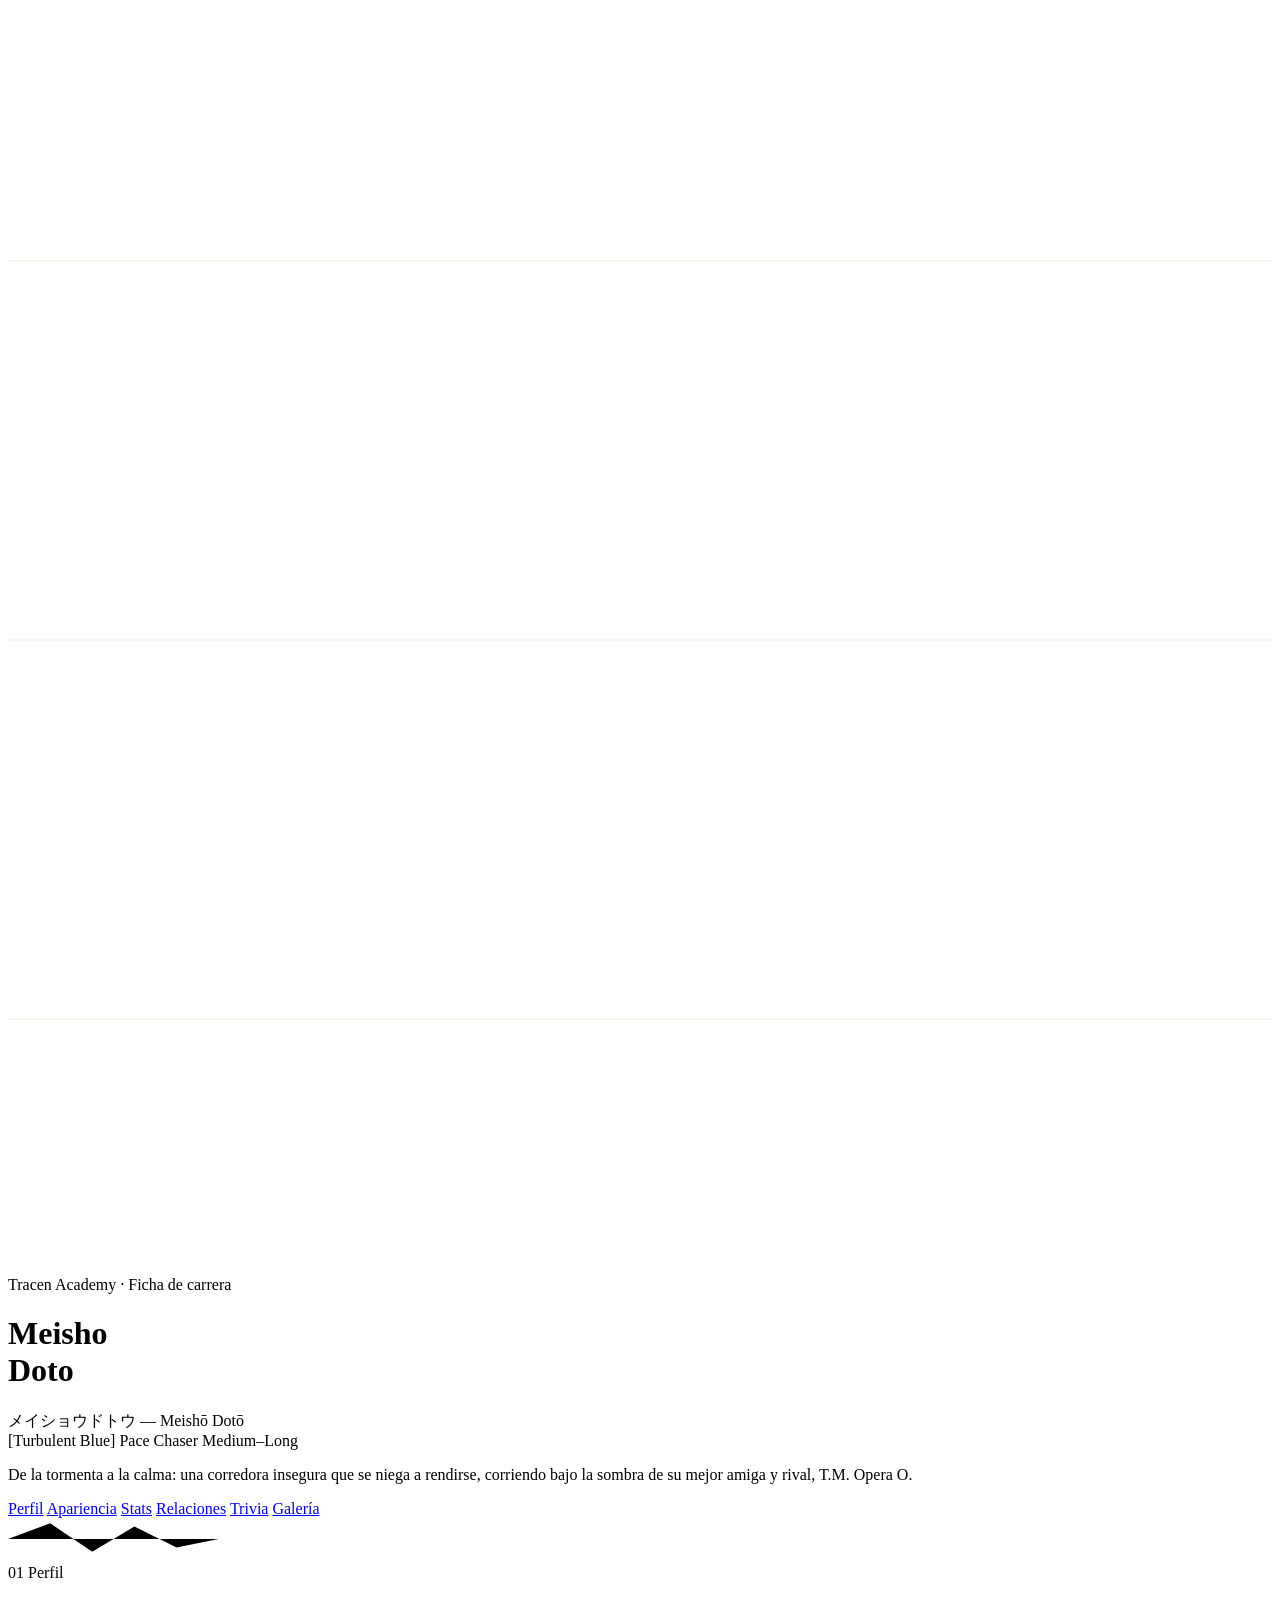
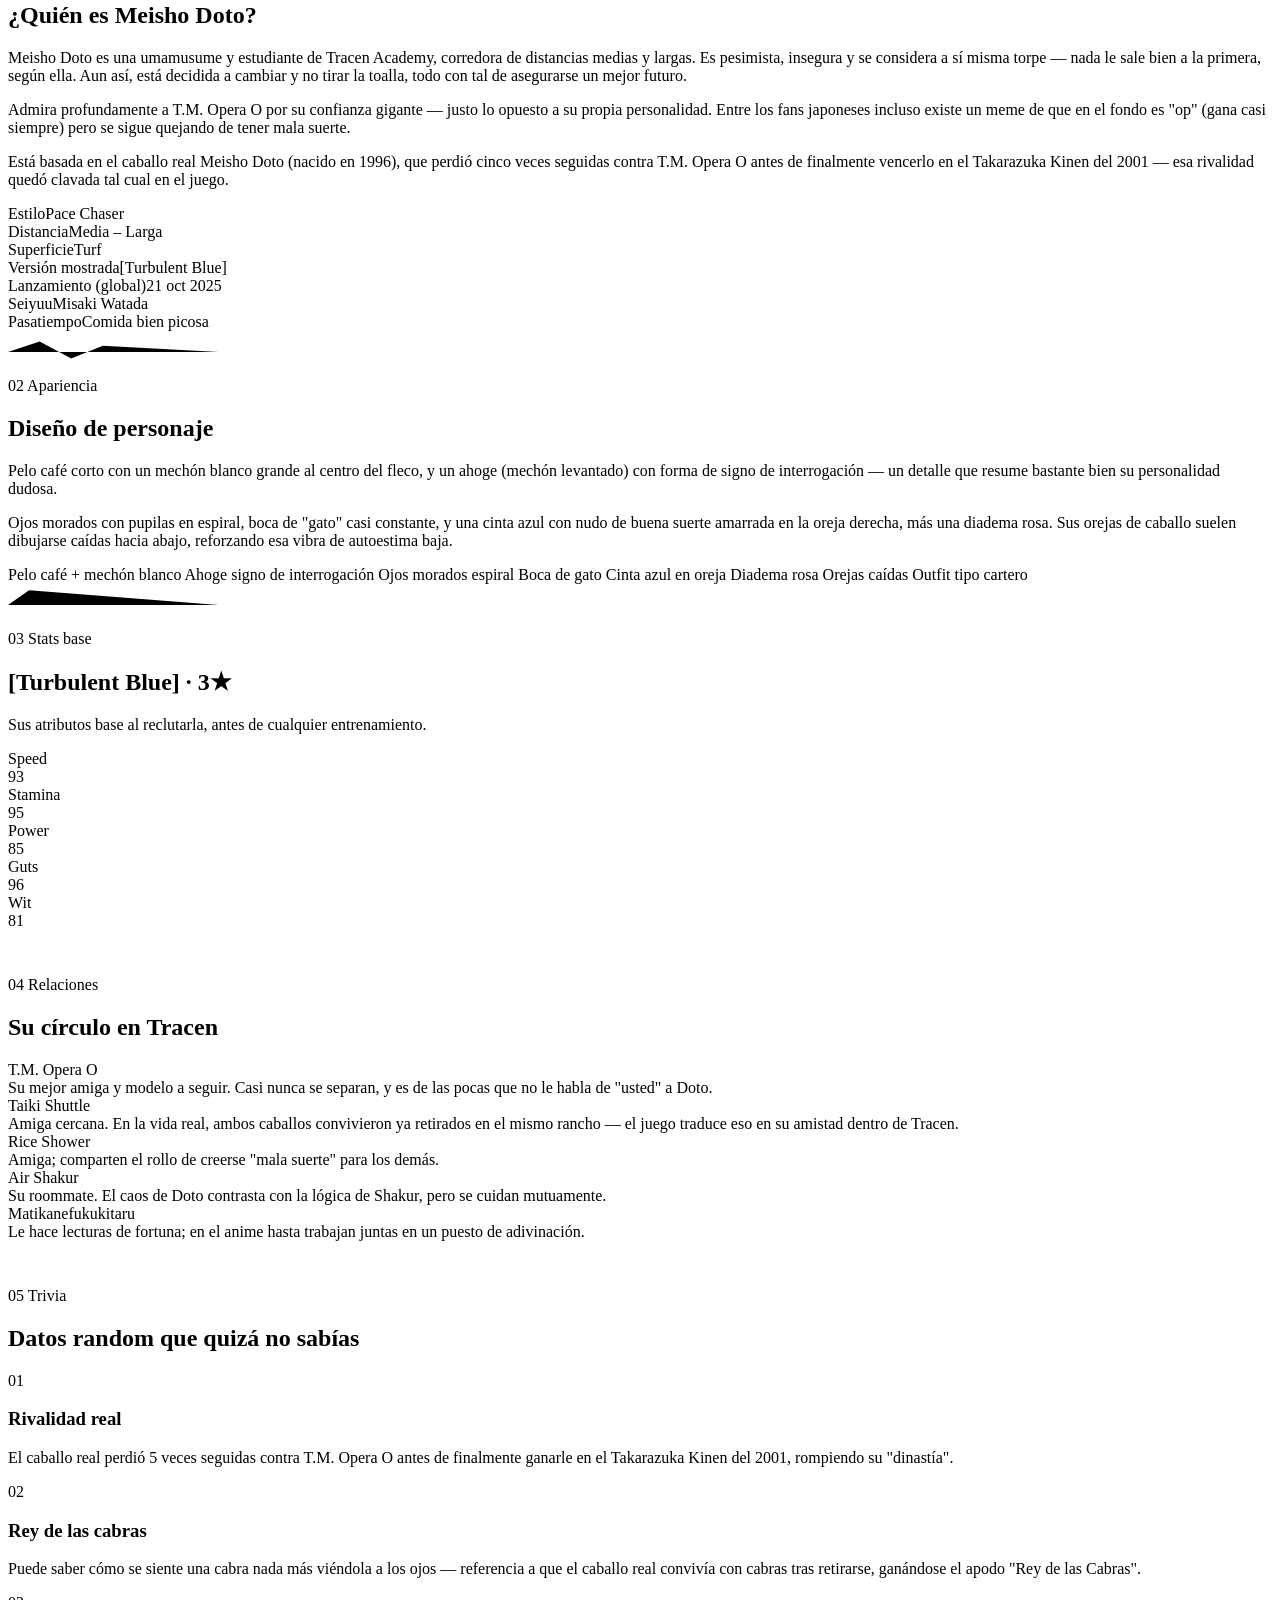
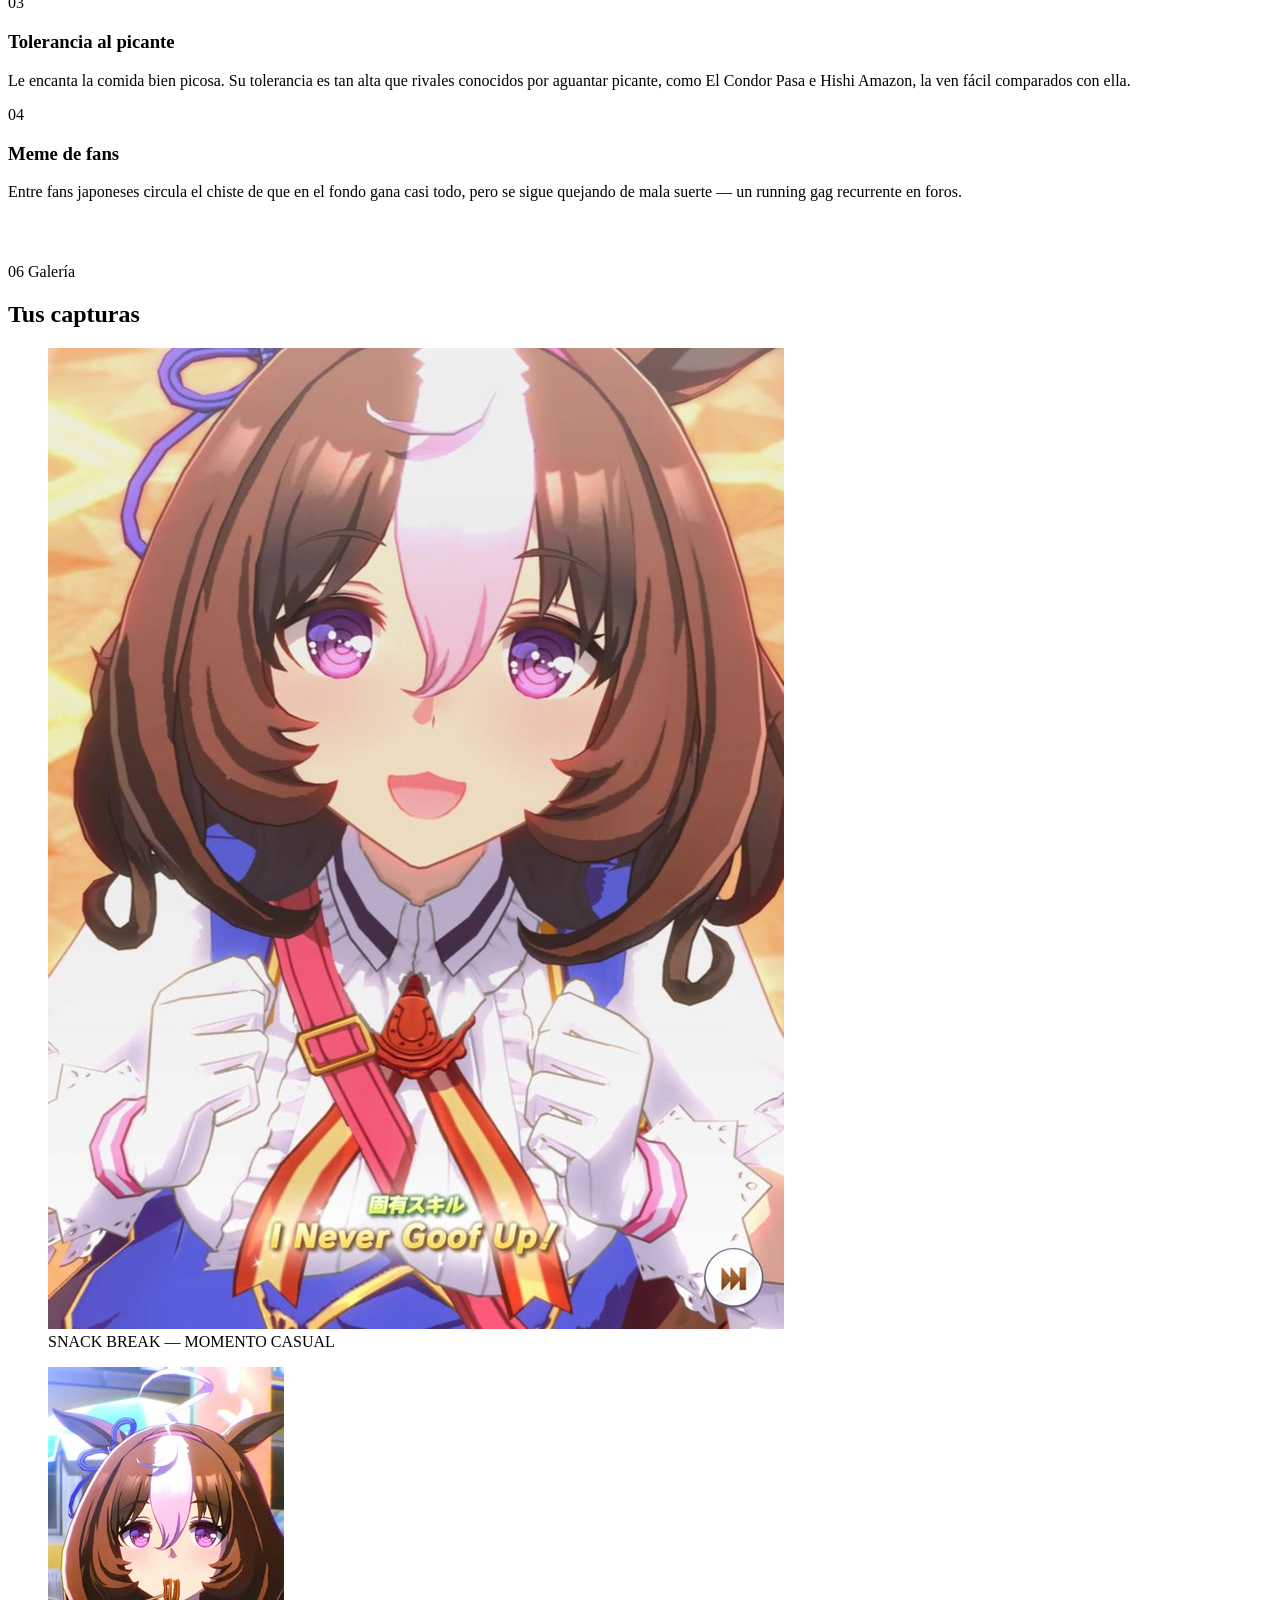
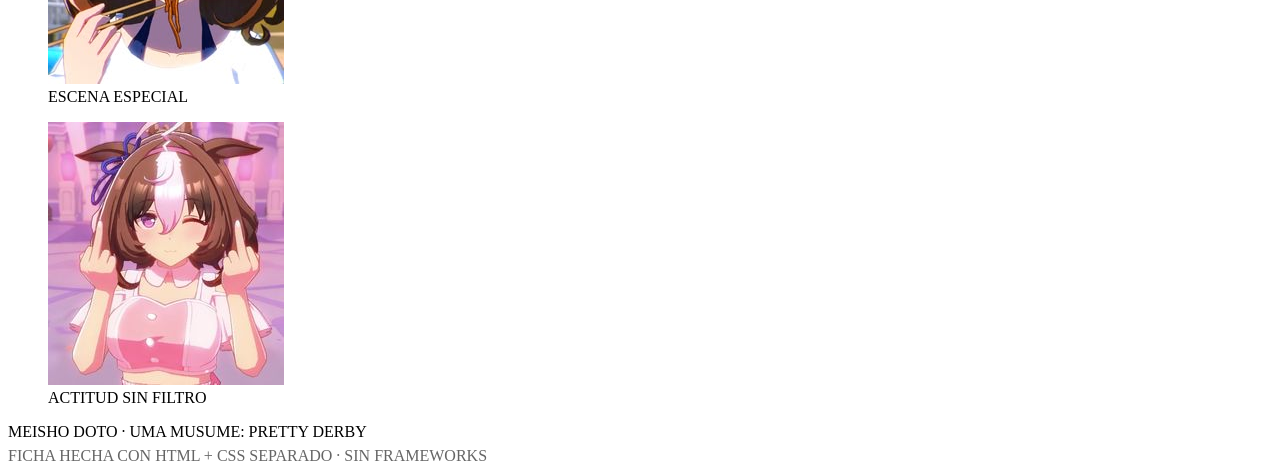
==== index.html @ 8390e8d5 "Rename index-47.html to index.html" ====
<!DOCTYPE html>
<html lang="es">
<head>
<meta charset="UTF-8">
<meta name="viewport" content="width=device-width, initial-scale=1.0">
<title>Meisho Doto — Turbulent Blue</title>
<link rel="stylesheet" href="style.css">
</head>
<body>

<div class="hero">
  <div class="hero-photo" style="background-image:url('[data-uri]');"></div>
  <svg class="hero-storm-marks" viewBox="0 0 100 100" preserveAspectRatio="none">
    <path d="M0,20 L100,20" stroke="#D9A94C" stroke-width="0.05" opacity="0.3"/>
    <path d="M0,50 L100,50" stroke="#D9A94C" stroke-width="0.05" opacity="0.3"/>
    <path d="M0,80 L100,80" stroke="#D9A94C" stroke-width="0.05" opacity="0.3"/>
  </svg>
  <div class="hero-content">
    <div class="hero-eyebrow">Tracen Academy · Ficha de carrera</div>
    <h1>Meisho<br>Doto</h1>
    <div class="jp-name">メイショウドトウ &mdash; Meishō Dotō</div>
    <div class="title-row">
      <span class="title-tag solid">[Turbulent Blue]</span>
      <span class="title-tag">Pace Chaser</span>
      <span class="title-tag">Medium&ndash;Long</span>
    </div>
    <p class="hero-tagline">De la tormenta a la calma: una corredora insegura que se niega a rendirse, corriendo bajo la sombra de su mejor amiga y rival, T.M. Opera O.</p>
  </div>
</div>

<nav class="lane-strip">
  <a href="#perfil">Perfil</a>
  <a href="#apariencia">Apariencia</a>
  <a href="#stats">Stats</a>
  <a href="#relaciones">Relaciones</a>
  <a href="#trivia">Trivia</a>
  <a href="#galeria">Galería</a>
</nav>

<main>

  <section id="perfil">
    <div class="weather-line" aria-hidden="true">
      <svg viewBox="0 0 1200 40" preserveAspectRatio="none">
        <path d="M0,20 L40,5 L80,32 L120,8 L160,28 L200,20 Q 500,20 700,20 Q 900,20 1200,20"/>
      </svg>
    </div>
    <div class="sec-label"><span class="n">01</span> Perfil</div>
    <h2>¿Quién es Meisho Doto?</h2>
    <div class="bio-grid">
      <div>
        <p>Meisho Doto es una umamusume y estudiante de Tracen Academy, corredora de distancias medias y largas. Es pesimista, insegura y se considera a sí misma torpe &mdash; nada le sale bien a la primera, según ella. Aun así, está decidida a cambiar y no tirar la toalla, todo con tal de asegurarse un mejor futuro.</p>
        <p>Admira profundamente a T.M. Opera O por su confianza gigante &mdash; justo lo opuesto a su propia personalidad. Entre los fans japoneses incluso existe un meme de que en el fondo es "op" (gana casi siempre) pero se sigue quejando de tener mala suerte.</p>
        <p>Está basada en el caballo real Meisho Doto (nacido en 1996), que perdió cinco veces seguidas contra T.M. Opera O antes de finalmente vencerlo en el Takarazuka Kinen del 2001 &mdash; esa rivalidad quedó clavada tal cual en el juego.</p>
      </div>
      <div class="stat-list">
        <div class="stat-row"><span class="k">Estilo</span><span class="v">Pace Chaser</span></div>
        <div class="stat-row"><span class="k">Distancia</span><span class="v">Media &ndash; Larga</span></div>
        <div class="stat-row"><span class="k">Superficie</span><span class="v">Turf</span></div>
        <div class="stat-row"><span class="k">Versión mostrada</span><span class="v">[Turbulent Blue]</span></div>
        <div class="stat-row"><span class="k">Lanzamiento (global)</span><span class="v">21 oct 2025</span></div>
        <div class="stat-row"><span class="k">Seiyuu</span><span class="v">Misaki Watada</span></div>
        <div class="stat-row"><span class="k">Pasatiempo</span><span class="v">Comida bien picosa</span></div>
      </div>
    </div>
  </section>

  <section id="apariencia">
    <div class="weather-line" aria-hidden="true">
      <svg viewBox="0 0 1200 40" preserveAspectRatio="none">
        <path d="M0,20 L30,10 L60,26 L90,14 L200,20 Q 500,20 700,20 Q 900,20 1200,20"/>
      </svg>
    </div>
    <div class="sec-label"><span class="n">02</span> Apariencia</div>
    <h2>Diseño de personaje</h2>
    <div class="bio-grid">
      <div>
        <p>Pelo café corto con un mechón blanco grande al centro del fleco, y un ahoge (mechón levantado) con forma de signo de interrogación &mdash; un detalle que resume bastante bien su personalidad dudosa.</p>
        <p>Ojos morados con pupilas en espiral, boca de "gato" casi constante, y una cinta azul con nudo de buena suerte amarrada en la oreja derecha, más una diadema rosa. Sus orejas de caballo suelen dibujarse caídas hacia abajo, reforzando esa vibra de autoestima baja.</p>
      </div>
      <div class="tag-cloud">
        <span>Pelo café + mechón blanco</span>
        <span>Ahoge signo de interrogación</span>
        <span>Ojos morados espiral</span>
        <span>Boca de gato</span>
        <span>Cinta azul en oreja</span>
        <span>Diadema rosa</span>
        <span>Orejas caídas</span>
        <span>Outfit tipo cartero</span>
      </div>
    </div>
  </section>

  <section id="stats">
    <div class="weather-line" aria-hidden="true">
      <svg viewBox="0 0 1200 40" preserveAspectRatio="none">
        <path d="M0,20 L20,6 L200,20 Q 500,20 700,20 Q 900,20 1200,20"/>
      </svg>
    </div>
    <div class="sec-label"><span class="n">03</span> Stats base</div>
    <h2>[Turbulent Blue] &middot; 3&#9733;</h2>
    <p>Sus atributos base al reclutarla, antes de cualquier entrenamiento.</p>
    <div class="stat-bars" id="statBars">
      <div class="bar-row">
        <span class="label">Speed</span>
        <div class="bar-track"><div class="bar-fill" style="--w:93%"></div></div>
        <span class="num">93</span>
      </div>
      <div class="bar-row">
        <span class="label">Stamina</span>
        <div class="bar-track"><div class="bar-fill" style="--w:95%"></div></div>
        <span class="num">95</span>
      </div>
      <div class="bar-row">
        <span class="label">Power</span>
        <div class="bar-track"><div class="bar-fill" style="--w:85%"></div></div>
        <span class="num">85</span>
      </div>
      <div class="bar-row">
        <span class="label">Guts</span>
        <div class="bar-track"><div class="bar-fill" style="--w:96%"></div></div>
        <span class="num">96</span>
      </div>
      <div class="bar-row">
        <span class="label">Wit</span>
        <div class="bar-track"><div class="bar-fill" style="--w:81%"></div></div>
        <span class="num">81</span>
      </div>
    </div>
  </section>

  <section id="relaciones">
    <div class="weather-line" aria-hidden="true">
      <svg viewBox="0 0 1200 40" preserveAspectRatio="none">
        <path d="M0,20 L200,20 Q 500,20 700,20 Q 900,20 1200,20"/>
      </svg>
    </div>
    <div class="sec-label"><span class="n">04</span> Relaciones</div>
    <h2>Su círculo en Tracen</h2>
    <div class="relation-list">
      <div class="relation-row">
        <div class="who">T.M. Opera O</div>
        <div class="what">Su mejor amiga y modelo a seguir. Casi nunca se separan, y es de las pocas que no le habla de "usted" a Doto.</div>
      </div>
      <div class="relation-row">
        <div class="who">Taiki Shuttle</div>
        <div class="what">Amiga cercana. En la vida real, ambos caballos convivieron ya retirados en el mismo rancho &mdash; el juego traduce eso en su amistad dentro de Tracen.</div>
      </div>
      <div class="relation-row">
        <div class="who">Rice Shower</div>
        <div class="what">Amiga; comparten el rollo de creerse "mala suerte" para los demás.</div>
      </div>
      <div class="relation-row">
        <div class="who">Air Shakur</div>
        <div class="what">Su roommate. El caos de Doto contrasta con la lógica de Shakur, pero se cuidan mutuamente.</div>
      </div>
      <div class="relation-row">
        <div class="who">Matikanefukukitaru</div>
        <div class="what">Le hace lecturas de fortuna; en el anime hasta trabajan juntas en un puesto de adivinación.</div>
      </div>
    </div>
  </section>

  <section id="trivia">
    <div class="weather-line" aria-hidden="true">
      <svg viewBox="0 0 1200 40" preserveAspectRatio="none">
        <path d="M0,20 L200,20 Q 500,20 700,20 Q 900,20 1200,20"/>
      </svg>
    </div>
    <div class="sec-label"><span class="n">05</span> Trivia</div>
    <h2>Datos random que quizá no sabías</h2>
    <div class="trivia-grid">
      <div class="trivia-item">
        <span class="num">01</span>
        <h3>Rivalidad real</h3>
        <p>El caballo real perdió 5 veces seguidas contra T.M. Opera O antes de finalmente ganarle en el Takarazuka Kinen del 2001, rompiendo su "dinastía".</p>
      </div>
      <div class="trivia-item">
        <span class="num">02</span>
        <h3>Rey de las cabras</h3>
        <p>Puede saber cómo se siente una cabra nada más viéndola a los ojos &mdash; referencia a que el caballo real convivía con cabras tras retirarse, ganándose el apodo "Rey de las Cabras".</p>
      </div>
      <div class="trivia-item">
        <span class="num">03</span>
        <h3>Tolerancia al picante</h3>
        <p>Le encanta la comida bien picosa. Su tolerancia es tan alta que rivales conocidos por aguantar picante, como El Condor Pasa e Hishi Amazon, la ven fácil comparados con ella.</p>
      </div>
      <div class="trivia-item">
        <span class="num">04</span>
        <h3>Meme de fans</h3>
        <p>Entre fans japoneses circula el chiste de que en el fondo gana casi todo, pero se sigue quejando de mala suerte &mdash; un running gag recurrente en foros.</p>
      </div>
    </div>
  </section>

  <section id="galeria">
    <div class="weather-line" aria-hidden="true">
      <svg viewBox="0 0 1200 40" preserveAspectRatio="none">
        <path d="M0,20 L200,20 Q 500,20 700,20 Q 900,20 1200,20"/>
      </svg>
    </div>
    <div class="sec-label"><span class="n">06</span> Galería</div>
    <h2>Tus capturas</h2>
    <div class="gallery">
      <figure>
        <img src="[data-uri]" alt="Comiendo con palillos">
        <figcaption>SNACK BREAK &mdash; MOMENTO CASUAL</figcaption>
      </figure>
      <figure>
        <img src="[data-uri]" alt="Momento especial">
        <figcaption>ESCENA ESPECIAL</figcaption>
      </figure>
      <figure>
        <img src="[data-uri]" alt="Actitud">
        <figcaption>ACTITUD SIN FILTRO</figcaption>
      </figure>
    </div>
  </section>

</main>

<footer>
  <div><span class="fline">MEISHO DOTO</span> &middot; UMA MUSUME: PRETTY DERBY</div>
  <div style="margin-top:6px; opacity:0.6;">FICHA HECHA CON HTML + CSS SEPARADO &middot; SIN FRAMEWORKS</div>
</footer>

<script>
  // Activa la animación de las barras solo cuando entran en pantalla
  const bars = document.getElementById('statBars');
  if ('IntersectionObserver' in window && bars) {
    const obs = new IntersectionObserver((entries) => {
      entries.forEach(e => {
        if (e.isIntersecting) {
          bars.classList.add('in-view');
          obs.disconnect();
        }
      });
    }, { threshold: 0.3 });
    obs.observe(bars);
  } else if (bars) {
    bars.classList.add('in-view');
  }
</script>

</body>
</html>
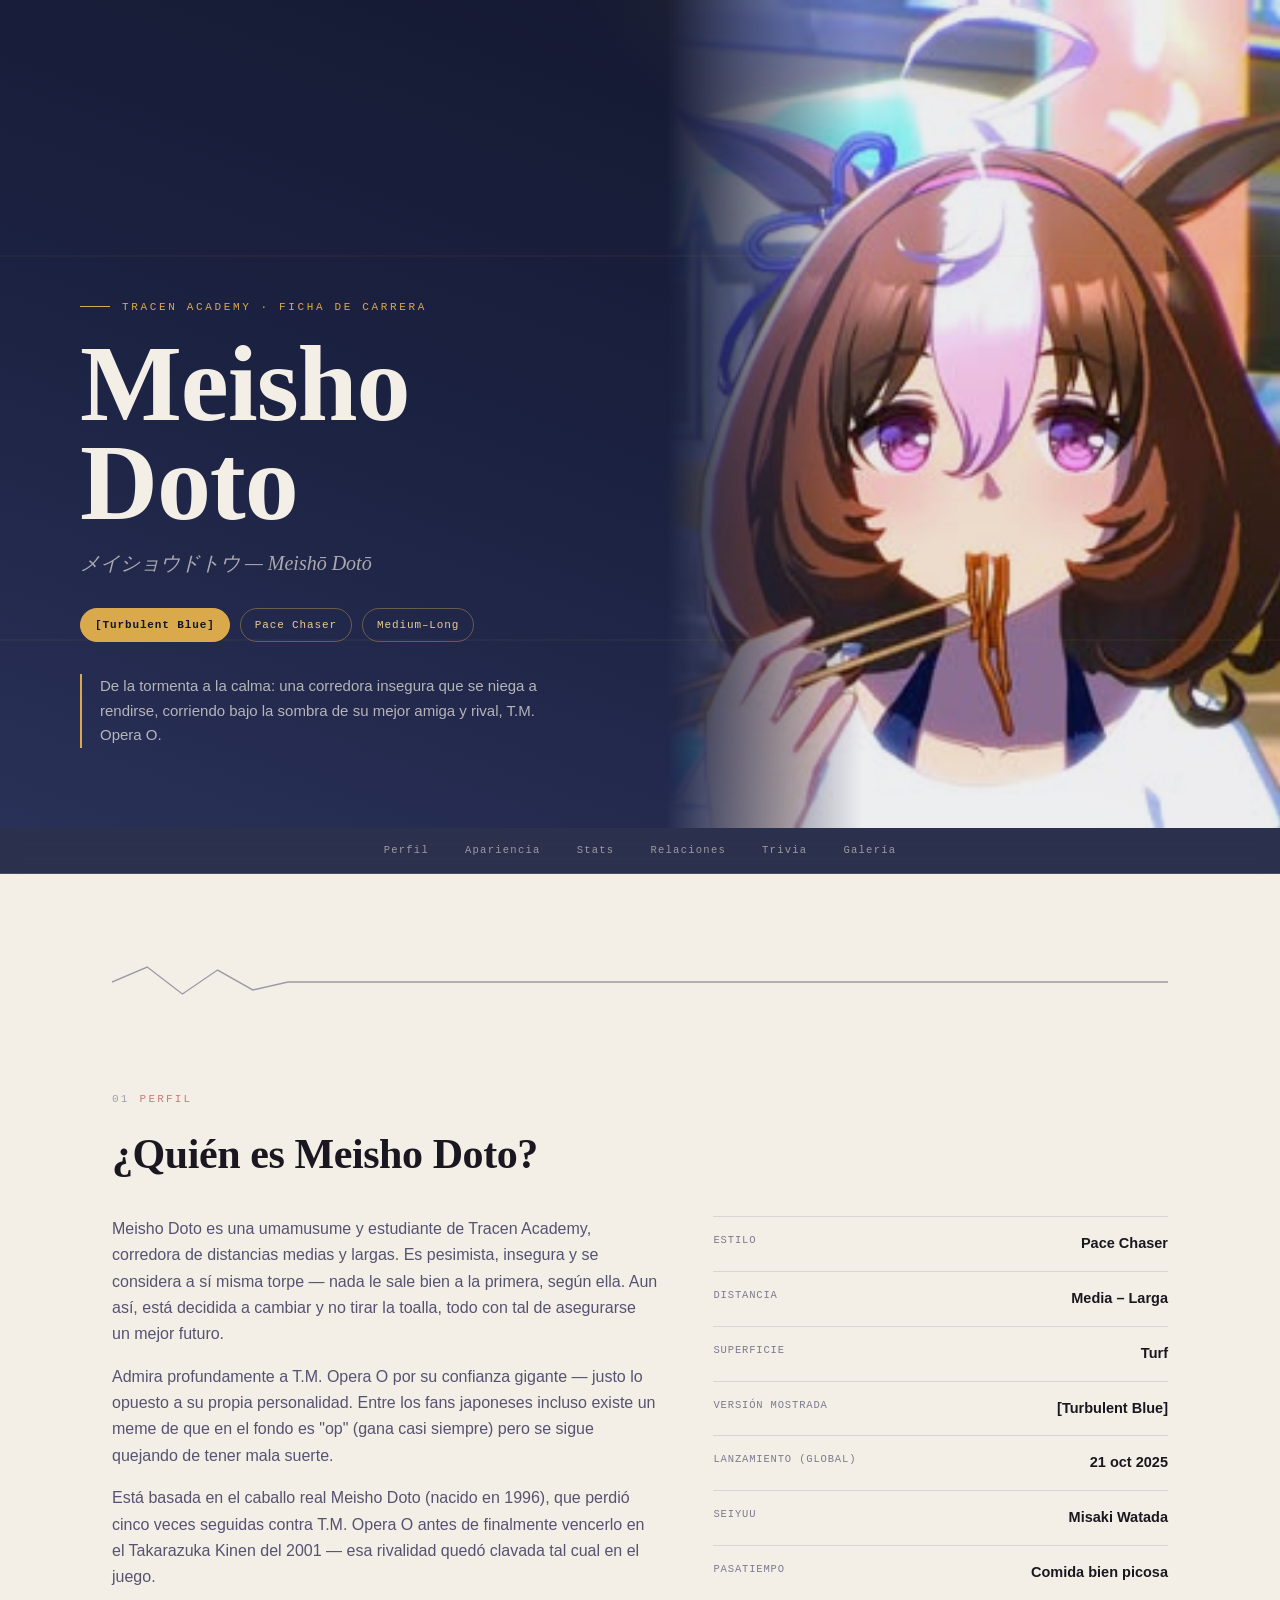
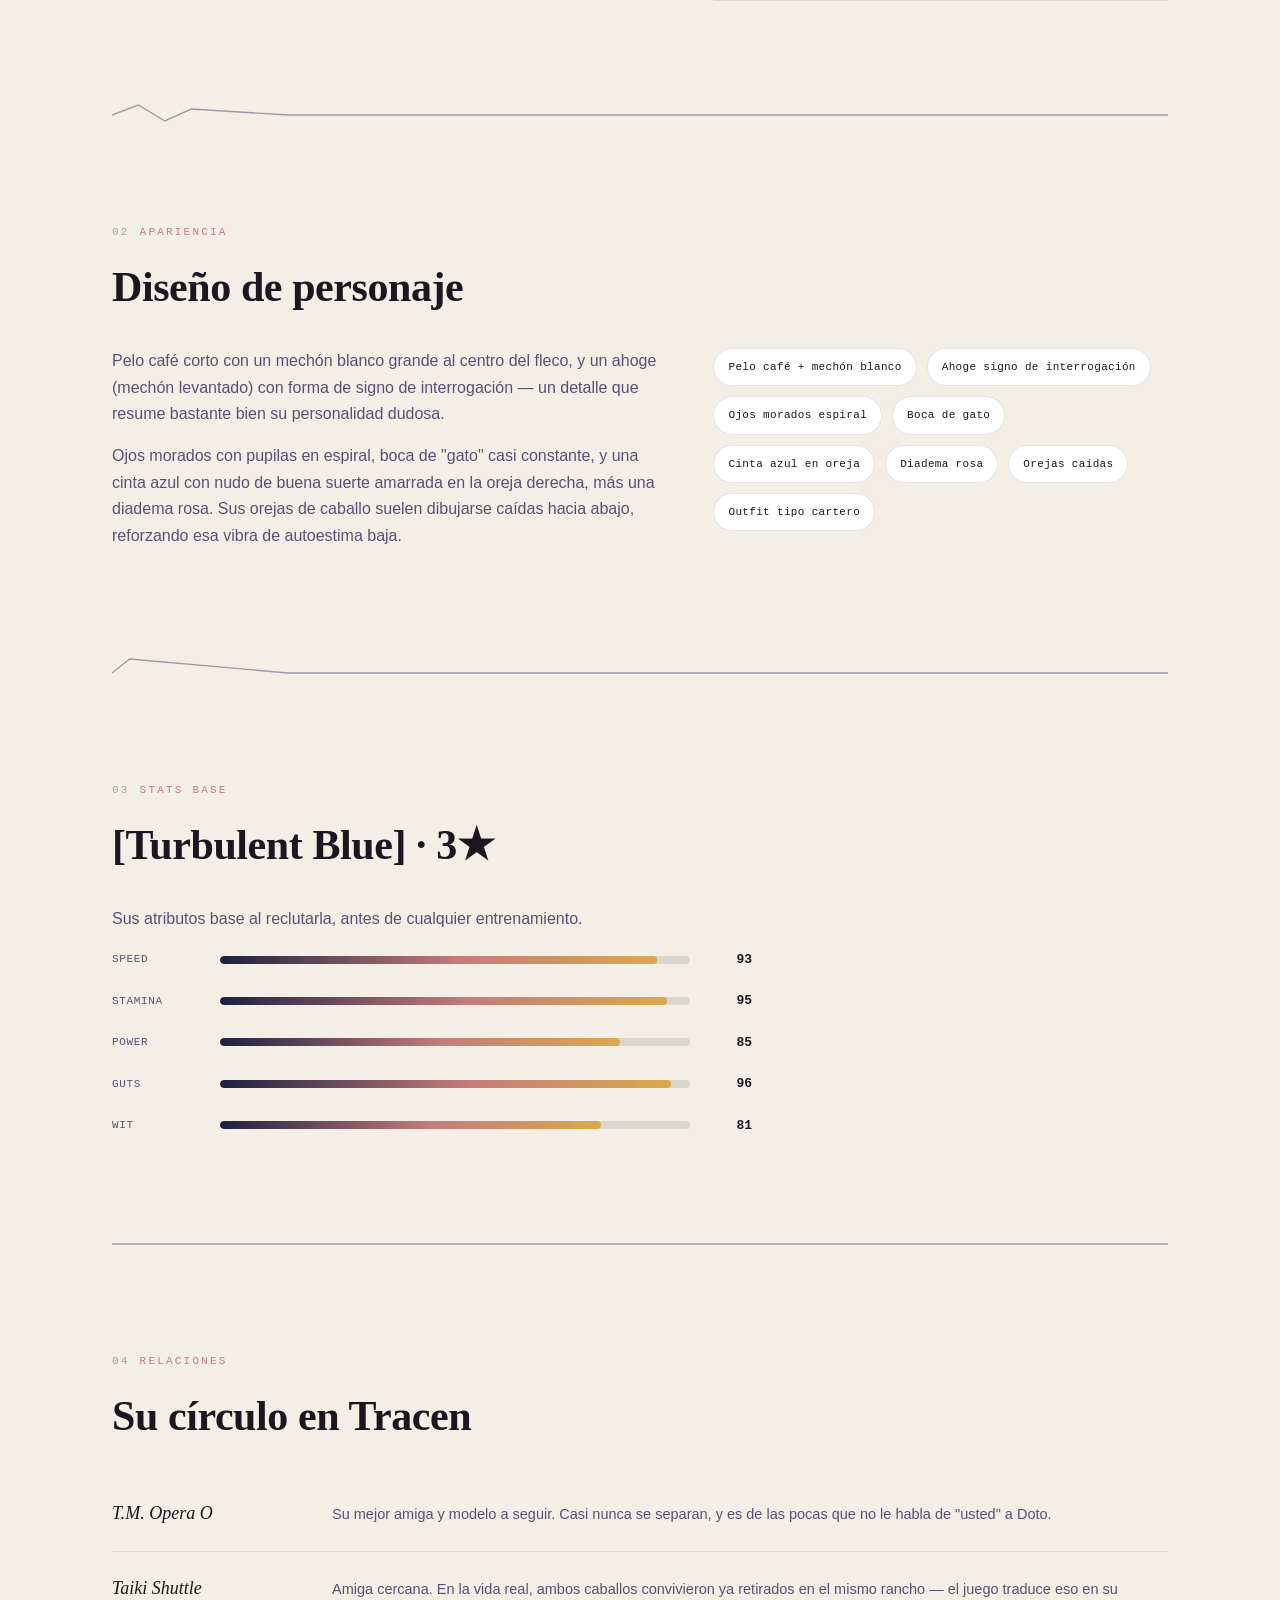
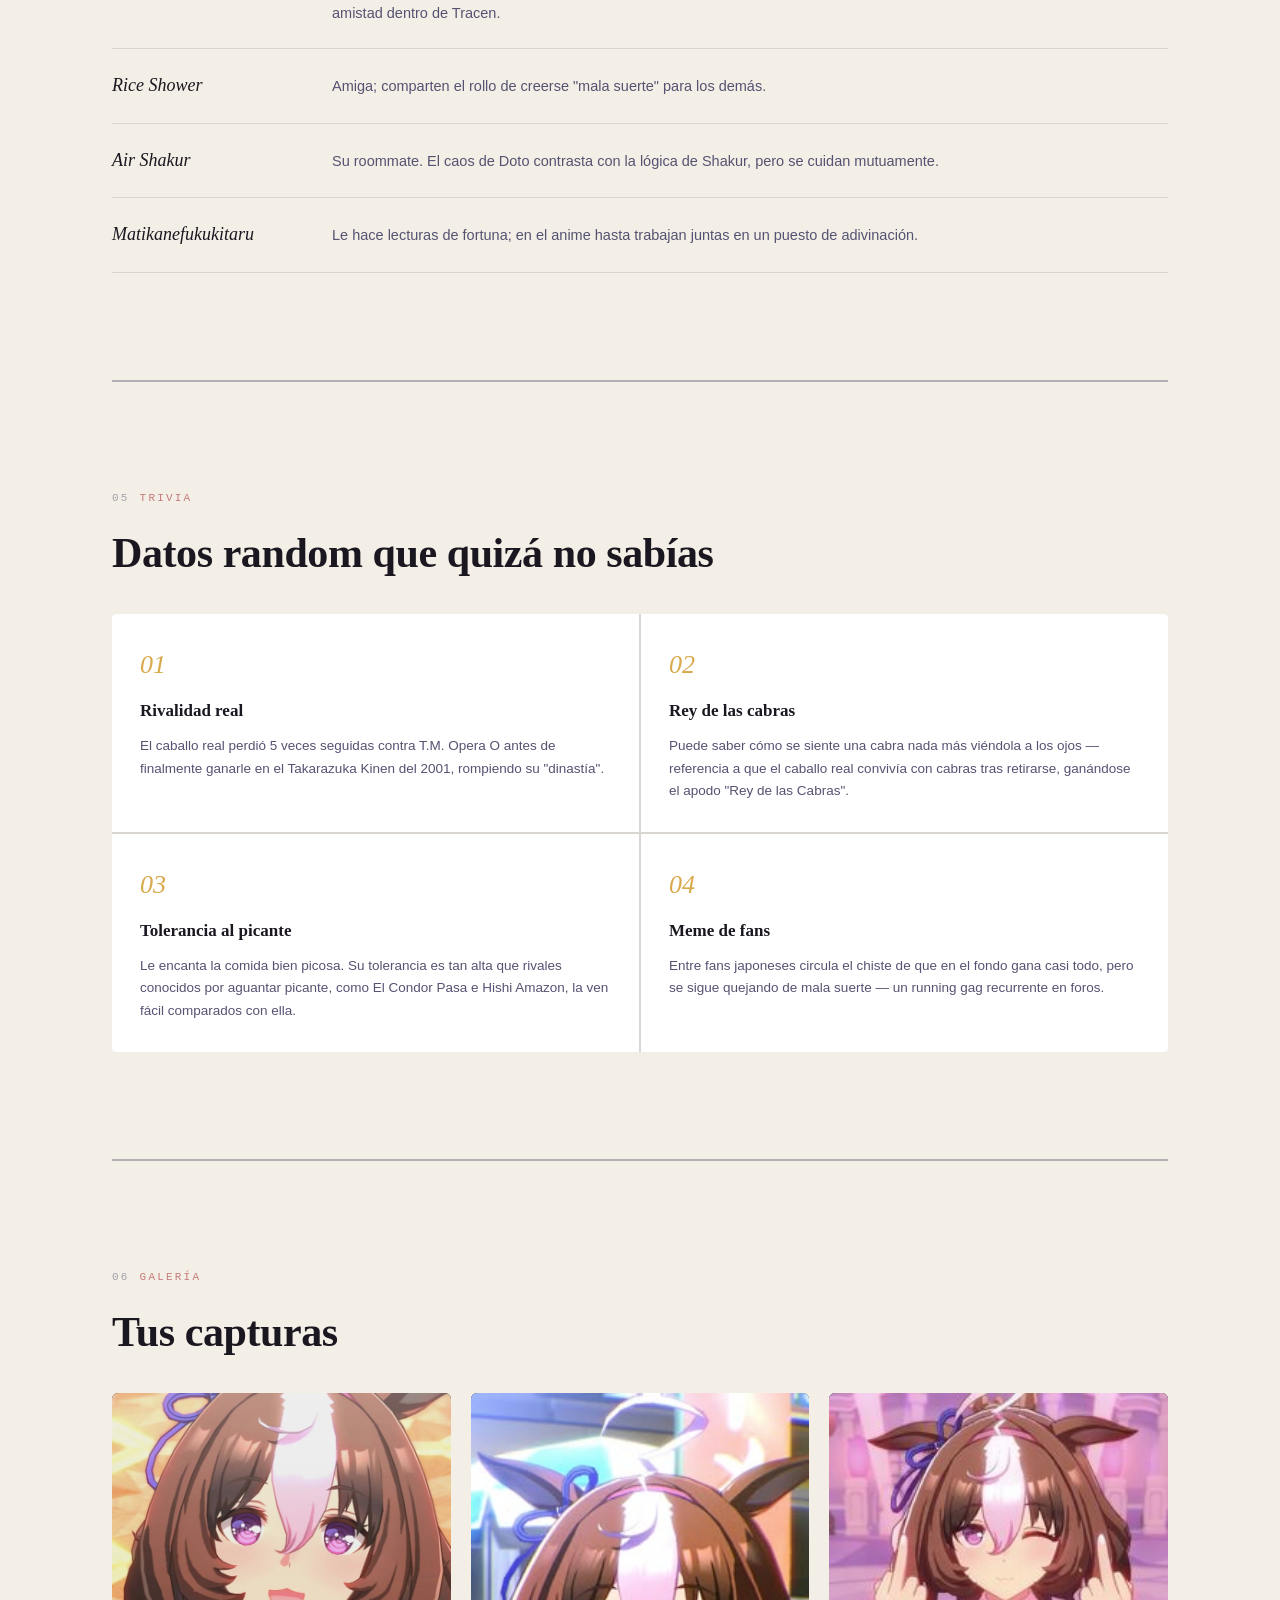
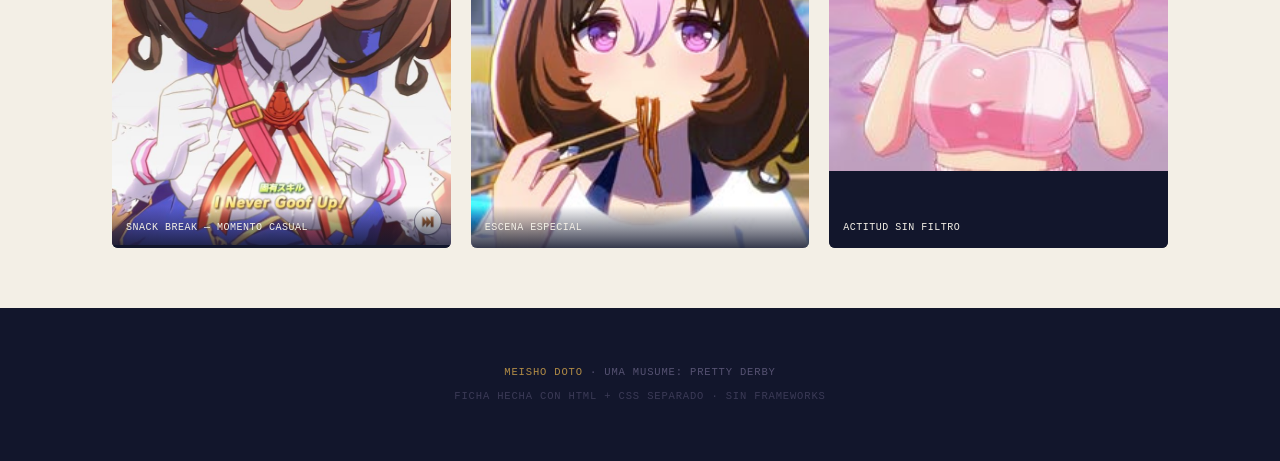
==== commit 8bdc1c22: "Add files via upload" ====
--- a/index.html
+++ b/index.html
@@ -243,4 +243,4 @@
 </script>
 
 </body>
-</html>
+</html>
--- a/style.css
+++ b/style.css
@@ -0,0 +1,412 @@
+/* ============================================
+   MEISHO DOTO — "TURBULENT BLUE"
+   Concepto: de la tormenta a la calma.
+   Storm indigo → dawn gold, el arco emocional
+   del personaje convertido en sistema visual.
+   ============================================ */
+
+@import url('https://fonts.googleapis.com/css2?family=Fraunces:ital,opsz,wght@0,9..144,400;0,9..144,600;1,9..144,500&family=Inter:wght@400;500;600&family=Space+Mono:wght@400;700&display=swap');
+
+:root {
+  --storm: #1B2140;
+  --storm-deep: #12162C;
+  --dawn: #D9A94C;
+  --dawn-soft: #E8CB8E;
+  --cloud: #F3EFE6;
+  --ink: #1B1720;
+  --slate: #565272;
+  --rose: #C57B7B;
+  --hair: rgba(243,239,230,0.14);
+  --hair-dark: rgba(27,33,64,0.12);
+}
+
+* { box-sizing: border-box; margin: 0; padding: 0; }
+
+html { scroll-behavior: smooth; }
+
+body {
+  background: var(--cloud);
+  color: var(--ink);
+  font-family: 'Inter', sans-serif;
+  line-height: 1.65;
+  overflow-x: hidden;
+}
+
+::selection { background: var(--dawn); color: var(--storm-deep); }
+
+/* ============ SIGNATURE: THE WEATHER LINE ============
+   A line that starts jagged (turbulent) on the left and
+   settles into a calm arc on the right. Used as the page's
+   single recurring motif — her whole arc in one stroke. */
+
+.weather-line {
+  width: 100%;
+  height: 40px;
+  margin: 88px 0;
+}
+.weather-line svg { width: 100%; height: 100%; display: block; }
+.weather-line path {
+  fill: none;
+  stroke: var(--slate);
+  stroke-width: 1.4;
+  opacity: 0.55;
+}
+.weather-line.on-dark path { stroke: var(--dawn-soft); opacity: 0.6; }
+
+/* ============ HERO ============ */
+
+.hero {
+  position: relative;
+  min-height: 92vh;
+  display: flex;
+  align-items: flex-end;
+  padding: 56px 32px 64px;
+  background:
+    radial-gradient(ellipse 900px 500px at 85% -10%, rgba(217,169,76,0.18), transparent 60%),
+    linear-gradient(200deg, var(--storm-deep) 0%, var(--storm) 55%, #2A3158 100%);
+  overflow: hidden;
+}
+
+.hero-photo {
+  position: absolute;
+  top: 0; right: 0;
+  width: min(48vw, 620px);
+  height: 100%;
+  background-size: cover;
+  background-position: center 18%;
+  -webkit-mask-image: linear-gradient(90deg, transparent 0%, black 32%);
+  mask-image: linear-gradient(90deg, transparent 0%, black 32%);
+  opacity: 0.92;
+}
+
+.hero-storm-marks {
+  position: absolute;
+  inset: 0;
+  pointer-events: none;
+  opacity: 0.5;
+}
+
+.hero-content {
+  position: relative;
+  z-index: 3;
+  max-width: 1120px;
+  margin: 0 auto;
+  width: 100%;
+  color: var(--cloud);
+}
+
+.hero-eyebrow {
+  font-family: 'Space Mono', monospace;
+  font-size: 11px;
+  letter-spacing: 0.24em;
+  text-transform: uppercase;
+  color: var(--dawn);
+  margin-bottom: 18px;
+  display: flex;
+  align-items: center;
+  gap: 12px;
+}
+.hero-eyebrow::before { content: ''; width: 30px; height: 1px; background: var(--dawn); }
+
+.hero h1 {
+  font-family: 'Fraunces', serif;
+  font-weight: 600;
+  font-size: clamp(52px, 9vw, 108px);
+  line-height: 0.92;
+  letter-spacing: -0.01em;
+}
+
+.hero .jp-name {
+  font-family: 'Fraunces', serif;
+  font-style: italic;
+  font-weight: 400;
+  font-size: clamp(16px, 2vw, 20px);
+  color: rgba(243,239,230,0.65);
+  margin-top: 14px;
+}
+
+.hero .title-row {
+  display: flex;
+  gap: 10px;
+  flex-wrap: wrap;
+  margin-top: 28px;
+}
+.hero .title-tag {
+  font-family: 'Space Mono', monospace;
+  font-size: 11px;
+  letter-spacing: 0.08em;
+  border: 1px solid rgba(217,169,76,0.4);
+  color: var(--dawn-soft);
+  padding: 7px 14px;
+  border-radius: 100px;
+}
+.hero .title-tag.solid {
+  background: var(--dawn);
+  color: var(--storm-deep);
+  border-color: var(--dawn);
+  font-weight: 700;
+}
+
+.hero-tagline {
+  max-width: 480px;
+  margin-top: 32px;
+  font-size: 15px;
+  color: rgba(243,239,230,0.7);
+  font-weight: 400;
+  border-left: 2px solid var(--dawn);
+  padding-left: 18px;
+}
+
+/* ============ NAV STRIP ============ */
+
+.lane-strip {
+  position: sticky;
+  top: 0;
+  z-index: 20;
+  background: rgba(27,33,64,0.92);
+  backdrop-filter: blur(10px);
+  color: var(--cloud);
+  font-family: 'Space Mono', monospace;
+  font-size: 10.5px;
+  letter-spacing: 0.12em;
+  padding: 14px 24px;
+  display: flex;
+  justify-content: center;
+  gap: 36px;
+  flex-wrap: wrap;
+  border-bottom: 1px solid var(--hair);
+}
+.lane-strip a {
+  color: rgba(243,239,230,0.55);
+  text-decoration: none;
+  transition: color 0.25s ease;
+}
+.lane-strip a:hover, .lane-strip a:focus-visible { color: var(--dawn); }
+
+/* ============ MAIN LAYOUT ============ */
+
+main {
+  max-width: 1120px;
+  margin: 0 auto;
+  padding: 0 32px 60px;
+}
+
+section { scroll-margin-top: 60px; }
+
+.sec-label {
+  font-family: 'Space Mono', monospace;
+  font-size: 11px;
+  letter-spacing: 0.2em;
+  text-transform: uppercase;
+  color: var(--rose);
+  margin-bottom: 12px;
+  display: flex;
+  align-items: baseline;
+  gap: 10px;
+}
+.sec-label .n { color: var(--slate); opacity: 0.5; }
+
+h2 {
+  font-family: 'Fraunces', serif;
+  font-weight: 600;
+  font-size: clamp(28px, 4vw, 42px);
+  margin-bottom: 26px;
+  letter-spacing: -0.01em;
+  max-width: 620px;
+}
+
+p {
+  max-width: 640px;
+  font-size: 16px;
+  color: var(--slate);
+  margin-bottom: 16px;
+}
+
+/* ============ BIO GRID ============ */
+
+.bio-grid {
+  display: grid;
+  grid-template-columns: 1.2fr 1fr;
+  gap: 56px;
+  align-items: start;
+}
+@media (max-width: 780px) { .bio-grid { grid-template-columns: 1fr; } }
+
+.stat-list { border-top: 1px solid var(--hair-dark); }
+.stat-row {
+  display: flex;
+  justify-content: space-between;
+  padding: 15px 0;
+  border-bottom: 1px solid var(--hair-dark);
+  font-size: 14.5px;
+  gap: 12px;
+}
+.stat-row .k {
+  font-family: 'Space Mono', monospace;
+  font-size: 10.5px;
+  letter-spacing: 0.08em;
+  color: var(--slate);
+  text-transform: uppercase;
+  white-space: nowrap;
+  opacity: 0.75;
+}
+.stat-row .v { font-weight: 600; text-align: right; color: var(--ink); }
+
+/* ============ APPEARANCE TAGS ============ */
+
+.tag-cloud { display: flex; flex-wrap: wrap; gap: 10px; }
+.tag-cloud span {
+  font-family: 'Space Mono', monospace;
+  font-size: 11px;
+  letter-spacing: 0.03em;
+  border: 1px solid var(--hair-dark);
+  padding: 9px 14px;
+  border-radius: 100px;
+  background: #fff;
+  color: var(--ink);
+  transition: border-color 0.25s ease, transform 0.25s ease;
+}
+.tag-cloud span:hover { border-color: var(--dawn); transform: translateY(-2px); }
+
+/* ============ STAT BARS ============ */
+
+.stat-bars { display: flex; flex-direction: column; gap: 20px; max-width: 640px; }
+.bar-row {
+  display: grid;
+  grid-template-columns: 92px 1fr 46px;
+  align-items: center;
+  gap: 16px;
+}
+.bar-row .label {
+  font-family: 'Space Mono', monospace;
+  font-size: 11px;
+  letter-spacing: 0.06em;
+  text-transform: uppercase;
+  color: var(--slate);
+}
+.bar-track {
+  height: 8px;
+  background: var(--hair-dark);
+  border-radius: 100px;
+  overflow: hidden;
+}
+.bar-fill {
+  height: 100%;
+  border-radius: 100px;
+  background: linear-gradient(90deg, var(--storm), var(--rose) 55%, var(--dawn));
+  width: 0%;
+  animation: fillbar 1.6s cubic-bezier(.16,.84,.24,1) forwards;
+  animation-play-state: paused;
+}
+.stat-bars.in-view .bar-fill { animation-play-state: running; }
+@keyframes fillbar { to { width: var(--w); } }
+.bar-row .num {
+  font-family: 'Space Mono', monospace;
+  font-size: 13px;
+  text-align: right;
+  font-weight: 700;
+  color: var(--ink);
+}
+
+/* ============ RELATIONS ============ */
+
+.relation-list { display: flex; flex-direction: column; }
+.relation-row {
+  padding: 22px 0;
+  display: grid;
+  grid-template-columns: 200px 1fr;
+  gap: 20px;
+  align-items: baseline;
+  border-bottom: 1px solid var(--hair-dark);
+}
+@media (max-width: 640px) { .relation-row { grid-template-columns: 1fr; gap: 6px; } }
+.relation-row .who {
+  font-family: 'Fraunces', serif;
+  font-style: italic;
+  font-size: 18px;
+  color: var(--ink);
+}
+.relation-row .what { font-size: 14.5px; color: var(--slate); }
+
+/* ============ TRIVIA ============ */
+
+.trivia-grid {
+  display: grid;
+  grid-template-columns: repeat(2, 1fr);
+  gap: 2px;
+  background: var(--hair-dark);
+  border-radius: 4px;
+  overflow: hidden;
+}
+@media (max-width: 640px) { .trivia-grid { grid-template-columns: 1fr; } }
+.trivia-item {
+  background: #fff;
+  padding: 30px 28px;
+  transition: background 0.3s ease;
+}
+.trivia-item:hover { background: #FBF7EE; }
+.trivia-item .num {
+  font-family: 'Fraunces', serif;
+  font-style: italic;
+  font-size: 26px;
+  color: var(--dawn);
+  margin-bottom: 10px;
+  display: block;
+}
+.trivia-item h3 {
+  font-family: 'Fraunces', serif;
+  font-weight: 600;
+  font-size: 17px;
+  margin-bottom: 10px;
+}
+.trivia-item p { font-size: 13.5px; margin-bottom: 0; max-width: none; }
+
+/* ============ GALLERY ============ */
+
+.gallery { display: grid; grid-template-columns: repeat(3, 1fr); gap: 20px; }
+@media (max-width: 640px) { .gallery { grid-template-columns: 1fr; max-width: 340px; margin: 0 auto; } }
+.gallery figure {
+  background: var(--storm-deep);
+  overflow: hidden;
+  border-radius: 6px;
+  position: relative;
+}
+.gallery img {
+  width: 100%;
+  display: block;
+  transition: transform 0.6s cubic-bezier(.16,.84,.24,1), filter 0.6s ease;
+  filter: saturate(0.94);
+}
+.gallery figure:hover img { transform: scale(1.07); filter: saturate(1.05); }
+.gallery figcaption {
+  position: absolute;
+  bottom: 0; left: 0; right: 0;
+  font-family: 'Space Mono', monospace;
+  font-size: 10px;
+  padding: 14px 14px 12px;
+  letter-spacing: 0.05em;
+  color: var(--cloud);
+  background: linear-gradient(0deg, rgba(18,22,44,0.85), transparent);
+}
+
+/* ============ FOOTER ============ */
+
+footer {
+  text-align: center;
+  padding: 56px 24px;
+  font-family: 'Space Mono', monospace;
+  font-size: 10.5px;
+  color: var(--slate);
+  letter-spacing: 0.08em;
+  background: var(--storm-deep);
+}
+footer .fline { color: var(--dawn); opacity: 0.8; }
+
+a { color: inherit; }
+
+@media (prefers-reduced-motion: reduce) {
+  html { scroll-behavior: auto; }
+  .bar-fill { animation: none; width: var(--w); }
+  .gallery img { transition: none; }
+  .tag-cloud span { transition: none; }
+}
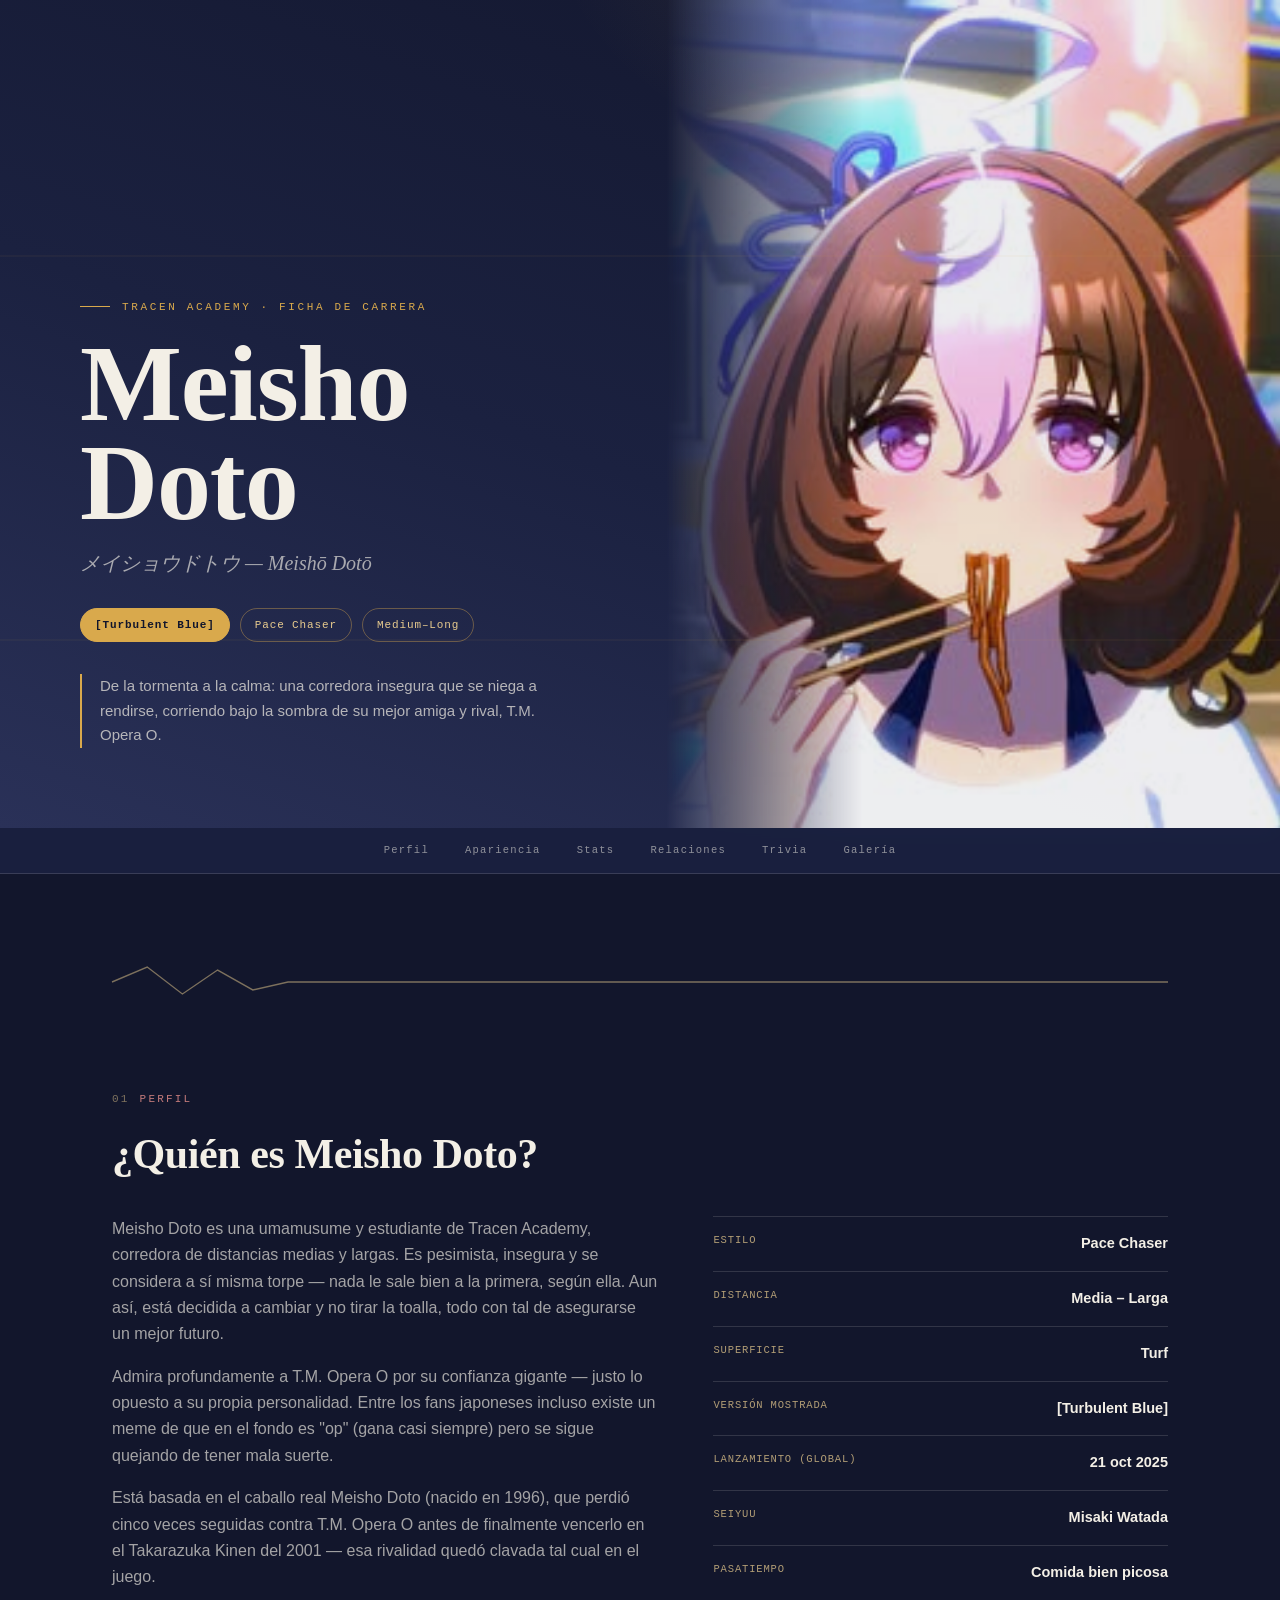
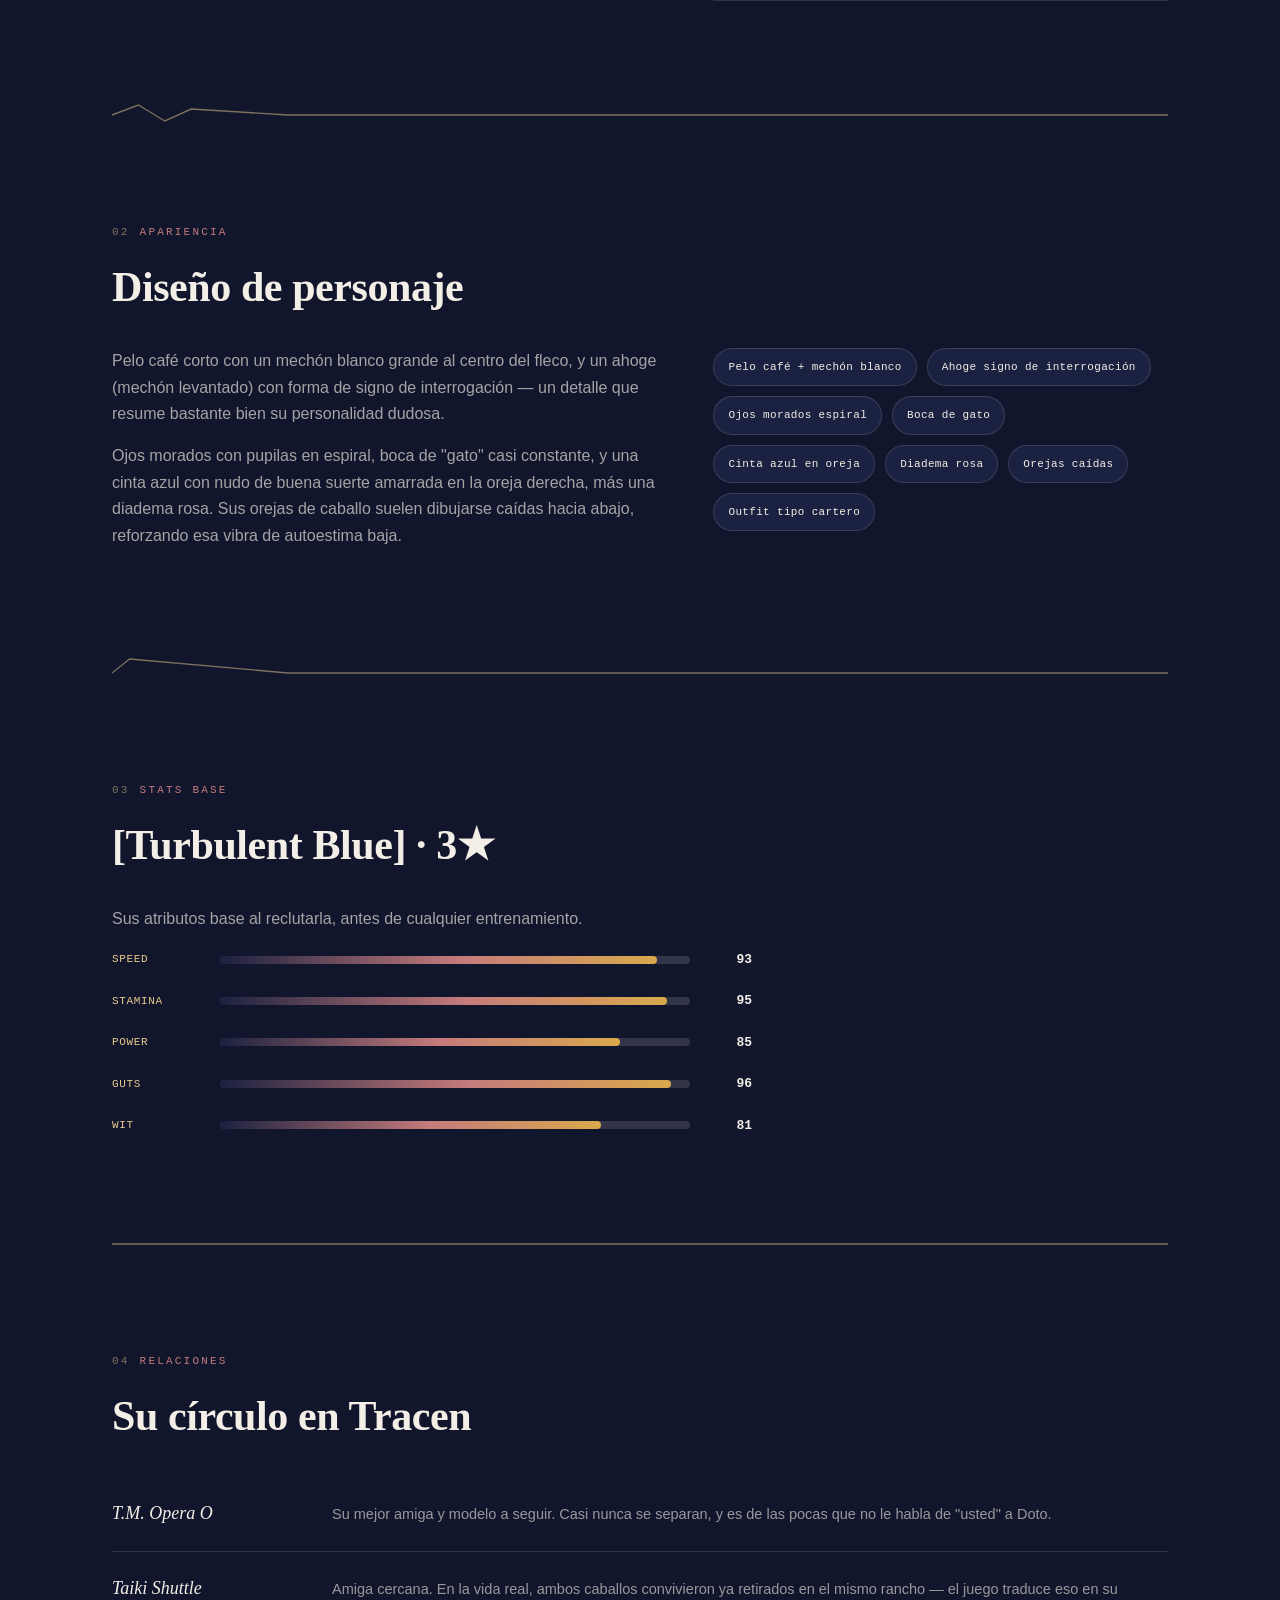
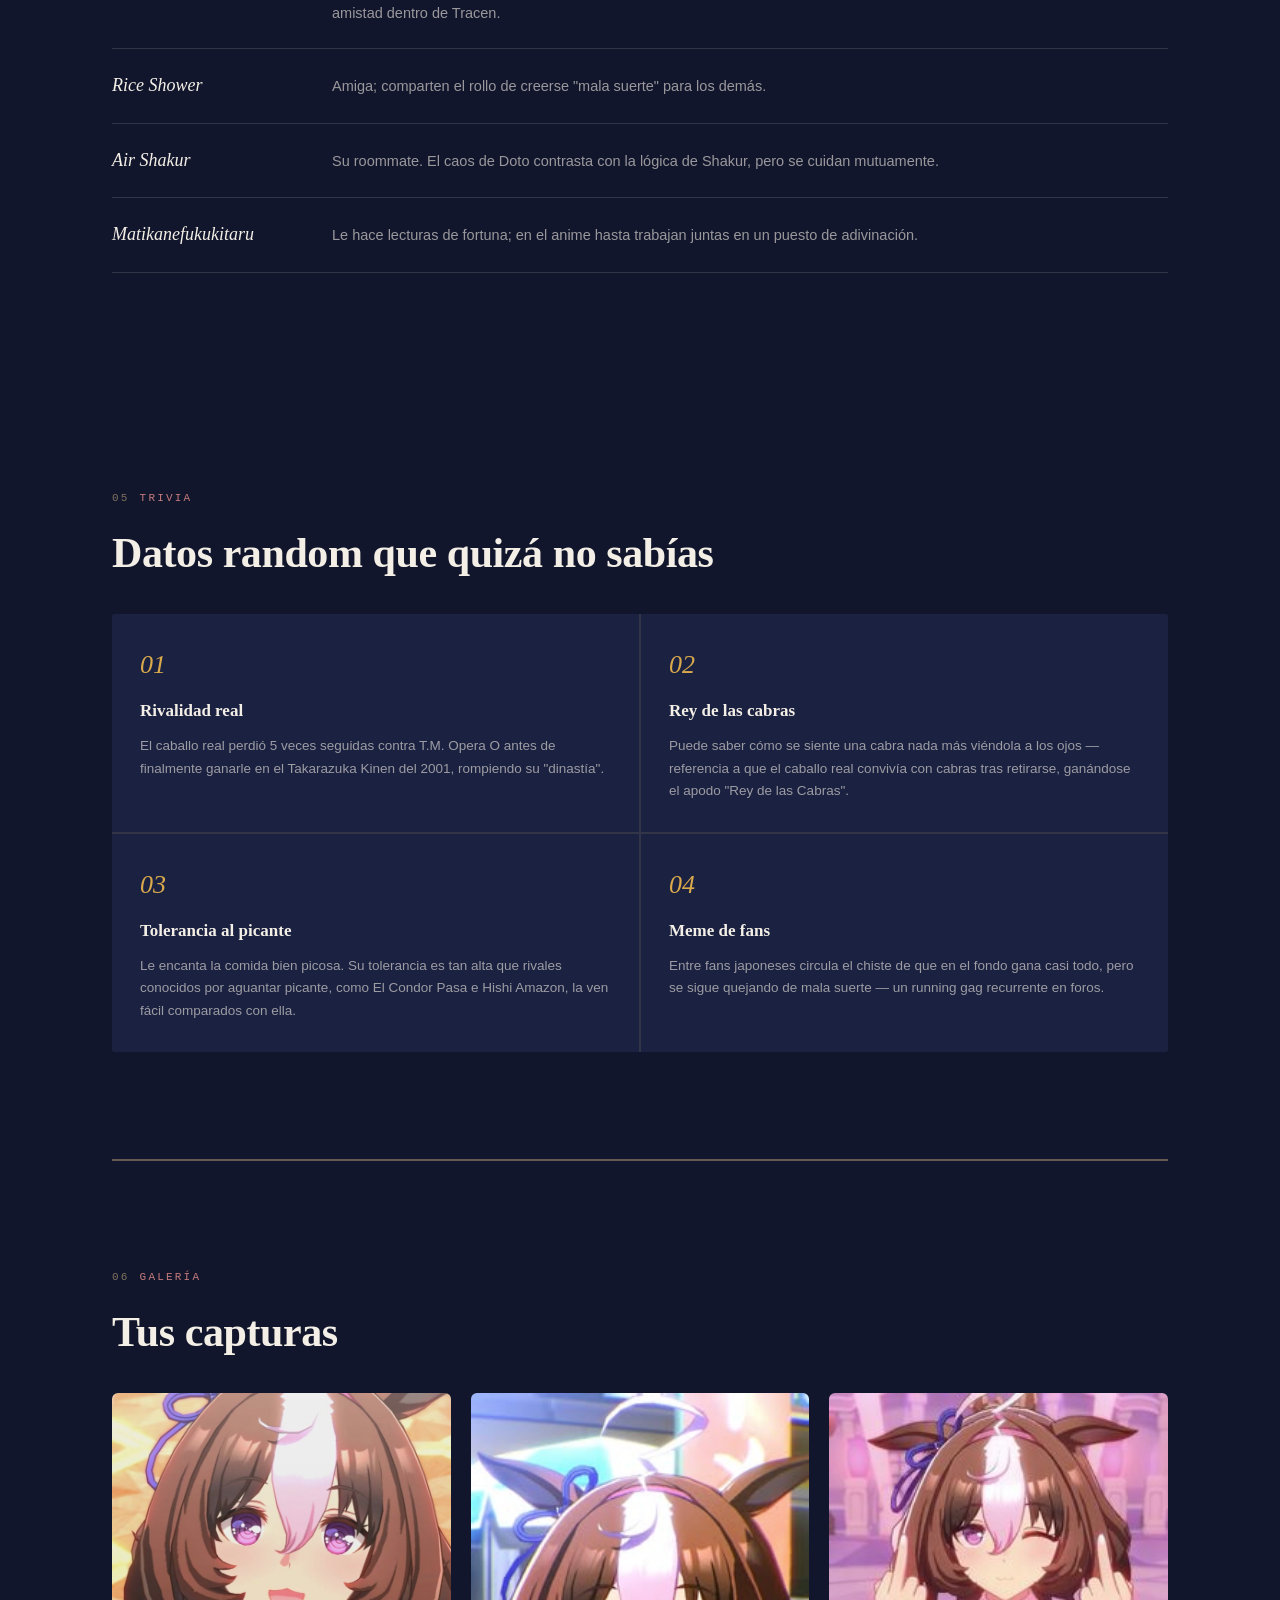
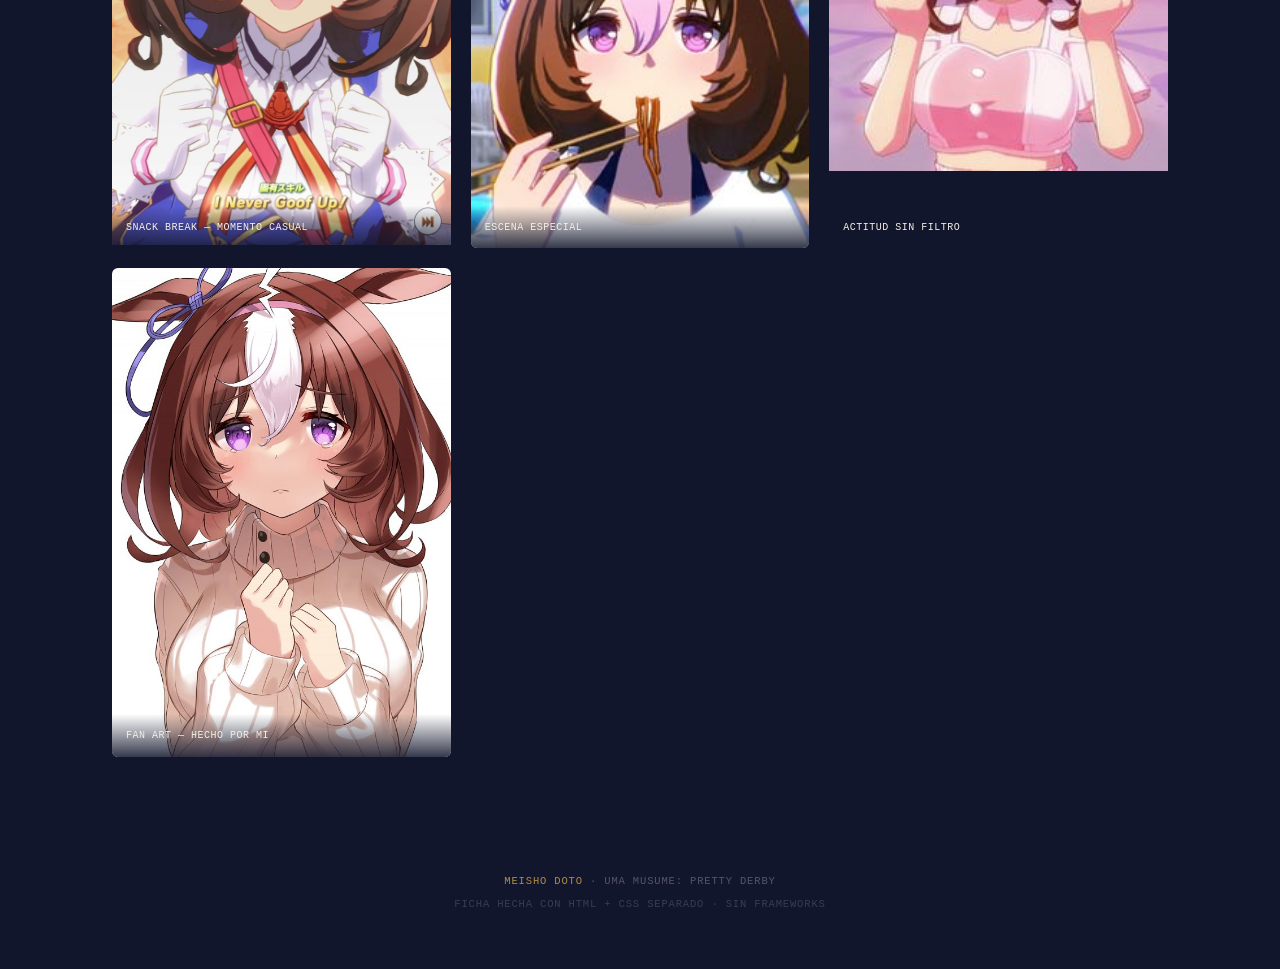
==== commit d88c494e: "Add files via upload" ====
--- a/index.html
+++ b/index.html
@@ -40,14 +40,14 @@
 <main>
 
   <section id="perfil">
-    <div class="weather-line" aria-hidden="true">
+    <div class="weather-line reveal-draw" aria-hidden="true">
       <svg viewBox="0 0 1200 40" preserveAspectRatio="none">
         <path d="M0,20 L40,5 L80,32 L120,8 L160,28 L200,20 Q 500,20 700,20 Q 900,20 1200,20"/>
       </svg>
     </div>
-    <div class="sec-label"><span class="n">01</span> Perfil</div>
-    <h2>¿Quién es Meisho Doto?</h2>
-    <div class="bio-grid">
+    <div class="sec-label reveal"><span class="n">01</span> Perfil</div>
+    <h2 class="reveal">¿Quién es Meisho Doto?</h2>
+    <div class="bio-grid reveal">
       <div>
         <p>Meisho Doto es una umamusume y estudiante de Tracen Academy, corredora de distancias medias y largas. Es pesimista, insegura y se considera a sí misma torpe &mdash; nada le sale bien a la primera, según ella. Aun así, está decidida a cambiar y no tirar la toalla, todo con tal de asegurarse un mejor futuro.</p>
         <p>Admira profundamente a T.M. Opera O por su confianza gigante &mdash; justo lo opuesto a su propia personalidad. Entre los fans japoneses incluso existe un meme de que en el fondo es "op" (gana casi siempre) pero se sigue quejando de tener mala suerte.</p>
@@ -66,19 +66,19 @@
   </section>
 
   <section id="apariencia">
-    <div class="weather-line" aria-hidden="true">
+    <div class="weather-line reveal-draw" aria-hidden="true">
       <svg viewBox="0 0 1200 40" preserveAspectRatio="none">
         <path d="M0,20 L30,10 L60,26 L90,14 L200,20 Q 500,20 700,20 Q 900,20 1200,20"/>
       </svg>
     </div>
-    <div class="sec-label"><span class="n">02</span> Apariencia</div>
-    <h2>Diseño de personaje</h2>
-    <div class="bio-grid">
+    <div class="sec-label reveal"><span class="n">02</span> Apariencia</div>
+    <h2 class="reveal">Diseño de personaje</h2>
+    <div class="bio-grid reveal">
       <div>
         <p>Pelo café corto con un mechón blanco grande al centro del fleco, y un ahoge (mechón levantado) con forma de signo de interrogación &mdash; un detalle que resume bastante bien su personalidad dudosa.</p>
         <p>Ojos morados con pupilas en espiral, boca de "gato" casi constante, y una cinta azul con nudo de buena suerte amarrada en la oreja derecha, más una diadema rosa. Sus orejas de caballo suelen dibujarse caídas hacia abajo, reforzando esa vibra de autoestima baja.</p>
       </div>
-      <div class="tag-cloud">
+      <div class="tag-cloud reveal">
         <span>Pelo café + mechón blanco</span>
         <span>Ahoge signo de interrogación</span>
         <span>Ojos morados espiral</span>
@@ -92,13 +92,13 @@
   </section>
 
   <section id="stats">
-    <div class="weather-line" aria-hidden="true">
+    <div class="weather-line reveal-draw" aria-hidden="true">
       <svg viewBox="0 0 1200 40" preserveAspectRatio="none">
         <path d="M0,20 L20,6 L200,20 Q 500,20 700,20 Q 900,20 1200,20"/>
       </svg>
     </div>
-    <div class="sec-label"><span class="n">03</span> Stats base</div>
-    <h2>[Turbulent Blue] &middot; 3&#9733;</h2>
+    <div class="sec-label reveal"><span class="n">03</span> Stats base</div>
+    <h2 class="reveal">[Turbulent Blue] &middot; 3&#9733;</h2>
     <p>Sus atributos base al reclutarla, antes de cualquier entrenamiento.</p>
     <div class="stat-bars" id="statBars">
       <div class="bar-row">
@@ -130,14 +130,14 @@
   </section>
 
   <section id="relaciones">
-    <div class="weather-line" aria-hidden="true">
+    <div class="weather-line reveal-draw" aria-hidden="true">
       <svg viewBox="0 0 1200 40" preserveAspectRatio="none">
         <path d="M0,20 L200,20 Q 500,20 700,20 Q 900,20 1200,20"/>
       </svg>
     </div>
-    <div class="sec-label"><span class="n">04</span> Relaciones</div>
-    <h2>Su círculo en Tracen</h2>
-    <div class="relation-list">
+    <div class="sec-label reveal"><span class="n">04</span> Relaciones</div>
+    <h2 class="reveal">Su círculo en Tracen</h2>
+    <div class="relation-list reveal">
       <div class="relation-row">
         <div class="who">T.M. Opera O</div>
         <div class="what">Su mejor amiga y modelo a seguir. Casi nunca se separan, y es de las pocas que no le habla de "usted" a Doto.</div>
@@ -162,30 +162,30 @@
   </section>
 
   <section id="trivia">
-    <div class="weather-line" aria-hidden="true">
+    <div class="weather-line reveal-draw" aria-hidden="true">
       <svg viewBox="0 0 1200 40" preserveAspectRatio="none">
         <path d="M0,20 L200,20 Q 500,20 700,20 Q 900,20 1200,20"/>
       </svg>
     </div>
-    <div class="sec-label"><span class="n">05</span> Trivia</div>
-    <h2>Datos random que quizá no sabías</h2>
+    <div class="sec-label reveal"><span class="n">05</span> Trivia</div>
+    <h2 class="reveal">Datos random que quizá no sabías</h2>
     <div class="trivia-grid">
-      <div class="trivia-item">
+      <div class="trivia-item reveal">
         <span class="num">01</span>
         <h3>Rivalidad real</h3>
         <p>El caballo real perdió 5 veces seguidas contra T.M. Opera O antes de finalmente ganarle en el Takarazuka Kinen del 2001, rompiendo su "dinastía".</p>
       </div>
-      <div class="trivia-item">
+      <div class="trivia-item reveal">
         <span class="num">02</span>
         <h3>Rey de las cabras</h3>
         <p>Puede saber cómo se siente una cabra nada más viéndola a los ojos &mdash; referencia a que el caballo real convivía con cabras tras retirarse, ganándose el apodo "Rey de las Cabras".</p>
       </div>
-      <div class="trivia-item">
+      <div class="trivia-item reveal">
         <span class="num">03</span>
         <h3>Tolerancia al picante</h3>
         <p>Le encanta la comida bien picosa. Su tolerancia es tan alta que rivales conocidos por aguantar picante, como El Condor Pasa e Hishi Amazon, la ven fácil comparados con ella.</p>
       </div>
-      <div class="trivia-item">
+      <div class="trivia-item reveal">
         <span class="num">04</span>
         <h3>Meme de fans</h3>
         <p>Entre fans japoneses circula el chiste de que en el fondo gana casi todo, pero se sigue quejando de mala suerte &mdash; un running gag recurrente en foros.</p>
@@ -194,25 +194,29 @@
   </section>
 
   <section id="galeria">
-    <div class="weather-line" aria-hidden="true">
+    <div class="weather-line reveal-draw" aria-hidden="true">
       <svg viewBox="0 0 1200 40" preserveAspectRatio="none">
         <path d="M0,20 L200,20 Q 500,20 700,20 Q 900,20 1200,20"/>
       </svg>
     </div>
-    <div class="sec-label"><span class="n">06</span> Galería</div>
-    <h2>Tus capturas</h2>
+    <div class="sec-label reveal"><span class="n">06</span> Galería</div>
+    <h2 class="reveal">Tus capturas</h2>
     <div class="gallery">
-      <figure>
+      <figure class="reveal">
         <img src="[data-uri]" alt="Comiendo con palillos">
         <figcaption>SNACK BREAK &mdash; MOMENTO CASUAL</figcaption>
       </figure>
-      <figure>
+      <figure class="reveal">
         <img src="[data-uri]" alt="Momento especial">
         <figcaption>ESCENA ESPECIAL</figcaption>
       </figure>
-      <figure>
+      <figure class="reveal">
         <img src="[data-uri]" alt="Actitud">
         <figcaption>ACTITUD SIN FILTRO</figcaption>
+      </figure>
+      <figure class="fanart reveal">
+        <img src="[data-uri]